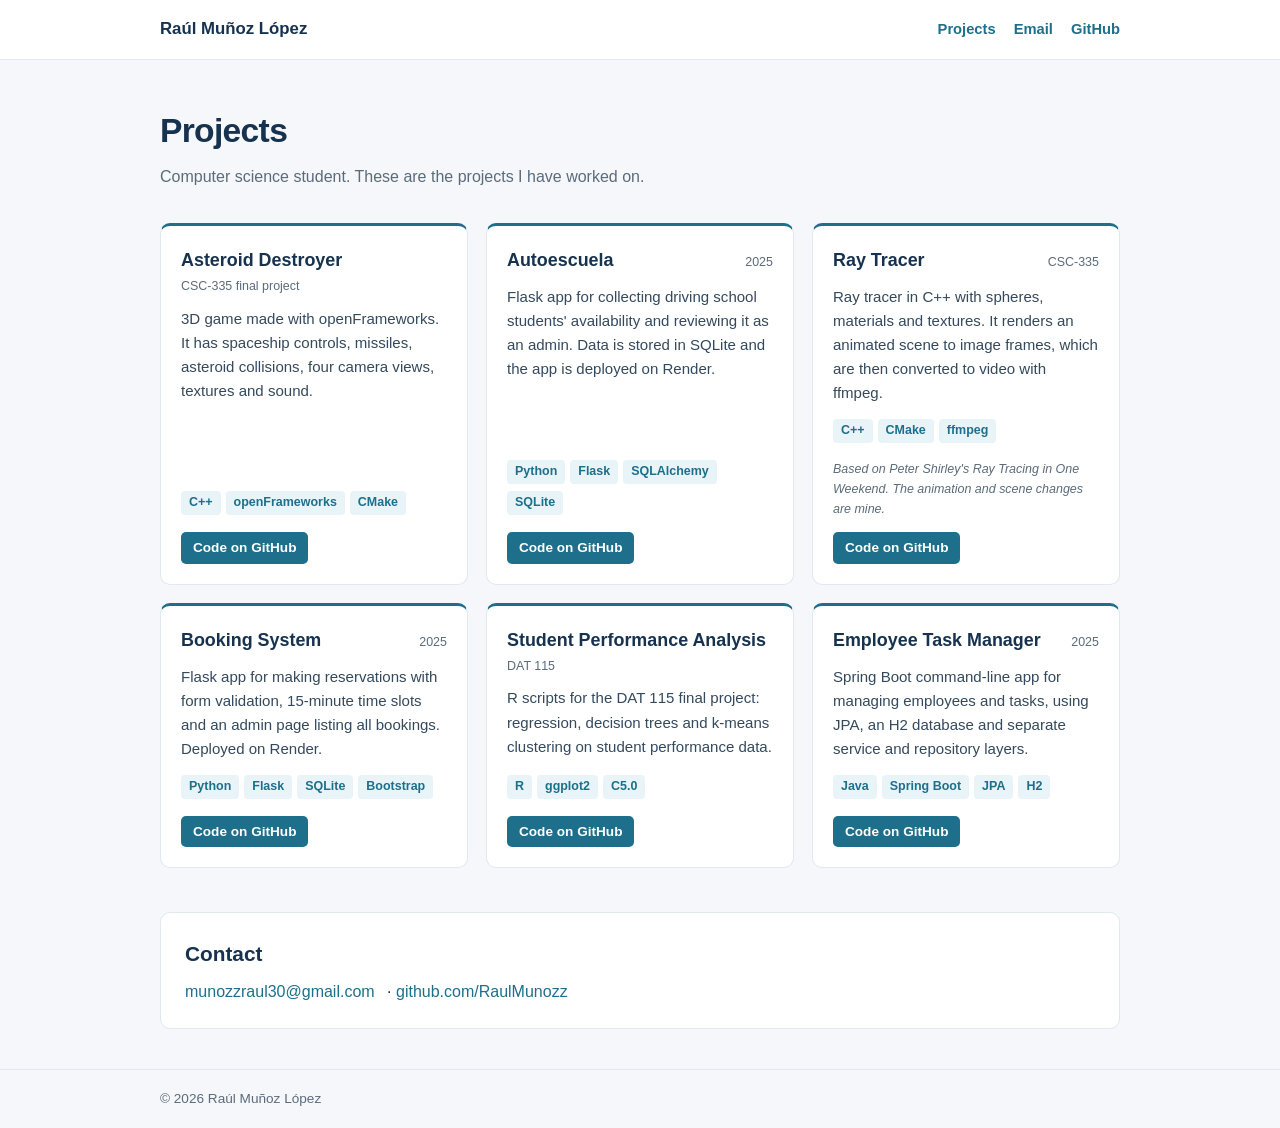
==== index.html @ 2c64a389 "Add portfolio site" ====
<!doctype html>
<html lang="en">
<head>
  <meta charset="utf-8">
  <meta name="viewport" content="width=device-width, initial-scale=1">
  <meta name="description" content="Projects by Raúl Muñoz López.">
  <title>Raúl Muñoz López — Projects</title>
  <link rel="icon" href="favicon.svg" type="image/svg+xml">
  <link rel="stylesheet" href="styles.css">
</head>
<body>
  <header class="header">
    <div class="wrap header-inner">
      <strong>Raúl Muñoz López</strong>
      <nav aria-label="Main navigation">
        <a href="#projects">Projects</a>
        <a href="mailto:munozzraul30@gmail.com">Email</a>
        <a href="https://github.com/RaulMunozz" target="_blank" rel="noopener">GitHub</a>
      </nav>
    </div>
  </header>

  <main class="wrap">
    <section class="intro">
      <h1>Projects</h1>
      <p>Computer science student. These are the projects I have worked on.</p>
    </section>

    <section id="projects" class="projects">
      <article class="card">
        <div class="card-top"><h2>Asteroid Destroyer</h2><span>CSC-335 final project</span></div>
        <p>3D game made with openFrameworks. It has spaceship controls, missiles, asteroid collisions, four camera views, textures and sound.</p>
        <p class="tech"><span>C++</span><span>openFrameworks</span><span>CMake</span></p>
        <p class="links"><a href="https://github.com/RaulMunozz/asteroid-destroyer" target="_blank" rel="noopener">Code on GitHub</a></p>
      </article>

      <article class="card">
        <div class="card-top"><h2>Autoescuela</h2><span>2025</span></div>
        <p>Flask app for collecting driving school students' availability and reviewing it as an admin. Data is stored in SQLite and the app is deployed on Render.</p>
        <p class="tech"><span>Python</span><span>Flask</span><span>SQLAlchemy</span><span>SQLite</span></p>
        <p class="links"><a href="https://github.com/RaulMunozz/autoescuela-demo" target="_blank" rel="noopener">Code on GitHub</a></p>
      </article>

      <article class="card">
        <div class="card-top"><h2>Ray Tracer</h2><span>CSC-335</span></div>
        <p>Ray tracer in C++ with spheres, materials and textures. It renders an animated scene to image frames, which are then converted to video with ffmpeg.</p>
        <p class="tech"><span>C++</span><span>CMake</span><span>ffmpeg</span></p>
        <p class="note">Based on Peter Shirley's <em>Ray Tracing in One Weekend</em>. The animation and scene changes are mine.</p>
        <p class="links"><a href="https://github.com/RaulMunozz/ray-tracer-cpp" target="_blank" rel="noopener">Code on GitHub</a></p>
      </article>

      <article class="card">
        <div class="card-top"><h2>Booking System</h2><span>2025</span></div>
        <p>Flask app for making reservations with form validation, 15-minute time slots and an admin page listing all bookings. Deployed on Render.</p>
        <p class="tech"><span>Python</span><span>Flask</span><span>SQLite</span><span>Bootstrap</span></p>
        <p class="links"><a href="https://github.com/RaulMunozz/flask-reservas" target="_blank" rel="noopener">Code on GitHub</a></p>
      </article>

      <article class="card">
        <div class="card-top"><h2>Student Performance Analysis</h2><span>DAT 115</span></div>
        <p>R scripts for the DAT 115 final project: regression, decision trees and k-means clustering on student performance data.</p>
        <p class="tech"><span>R</span><span>ggplot2</span><span>C5.0</span></p>
        <p class="links"><a href="https://github.com/RaulMunozz/student-performance-analysis" target="_blank" rel="noopener">Code on GitHub</a></p>
      </article>

      <article class="card">
        <div class="card-top"><h2>Employee Task Manager</h2><span>2025</span></div>
        <p>Spring Boot command-line app for managing employees and tasks, using JPA, an H2 database and separate service and repository layers.</p>
        <p class="tech"><span>Java</span><span>Spring Boot</span><span>JPA</span><span>H2</span></p>
        <p class="links"><a href="https://github.com/RaulMunozz/employee-task-manager" target="_blank" rel="noopener">Code on GitHub</a></p>
      </article>
    </section>

    <section class="contact" id="contact">
      <h2>Contact</h2>
      <p><a href="mailto:munozzraul30@gmail.com">munozzraul30@gmail.com</a> · <a href="https://github.com/RaulMunozz" target="_blank" rel="noopener">github.com/RaulMunozz</a></p>
    </section>
  </main>

  <footer class="footer">
    <div class="wrap">© <span id="year">2026</span> Raúl Muñoz López</div>
  </footer>

  <script src="script.js"></script>
</body>
</html>
---- styles.css ----
/* Simple portfolio, with a little polish. */

:root {
  --bg: #f5f7fa;
  --surface: #ffffff;
  --text: #16324f;
  --muted: #5b6b7c;
  --line: #e1e8ef;
  --accent: #1d6f8b;
  --accent-light: #e8f4f7;
  --wrap: 960px;
}

* { box-sizing: border-box; }

body {
  margin: 0;
  background: var(--bg);
  color: var(--text);
  font-family: Arial, Helvetica, sans-serif;
  font-size: 16px;
  line-height: 1.6;
}

.wrap {
  width: min(100% - 32px, var(--wrap));
  margin-inline: auto;
}

a { color: var(--accent); text-decoration: none; }
a:hover { text-decoration: underline; }

:focus-visible { outline: 2px solid var(--accent); outline-offset: 2px; }

/* Header */

.header {
  background: var(--surface);
  border-bottom: 1px solid var(--line);
  padding: 16px 0;
}

.header-inner {
  display: flex;
  flex-wrap: wrap;
  gap: 8px 20px;
  align-items: center;
  justify-content: space-between;
}

.header strong { font-size: 1.05rem; }
.header nav { display: flex; flex-wrap: wrap; gap: 18px; }
.header nav a { font-size: 0.92rem; font-weight: bold; }

/* Intro */

.intro { padding: 44px 0 12px; }
.intro h1 {
  margin: 0 0 6px;
  font-size: 2.1rem;
  letter-spacing: -0.02em;
}
.intro p { margin: 0; color: var(--muted); }

/* Projects */

.projects {
  display: grid;
  grid-template-columns: repeat(auto-fill, minmax(290px, 1fr));
  gap: 18px;
  padding: 22px 0 44px;
}

.card {
  display: flex;
  flex-direction: column;
  padding: 20px;
  background: var(--surface);
  border: 1px solid var(--line);
  border-top: 3px solid var(--accent);
  border-radius: 10px;
  transition: box-shadow 0.2s ease, transform 0.2s ease;
}

.card:hover {
  box-shadow: 0 8px 20px rgba(22, 50, 79, 0.09);
  transform: translateY(-2px);
}

.card-top {
  display: flex;
  flex-wrap: wrap;
  gap: 2px 10px;
  align-items: baseline;
  justify-content: space-between;
  margin-bottom: 10px;
}

.card h2 { margin: 0; font-size: 1.12rem; }
.card-top span { color: var(--muted); font-size: 0.78rem; }
.card p { margin: 0 0 12px; font-size: 0.94rem; }
.card > p:first-of-type { color: #34495e; }

.tech { margin-top: auto !important; }
.tech span {
  display: inline-block;
  margin: 0 5px 5px 0;
  padding: 2px 8px;
  background: var(--accent-light);
  border-radius: 4px;
  color: var(--accent);
  font-size: 0.78rem;
  font-weight: bold;
}

.links { margin-bottom: 0 !important; }
.links a {
  display: inline-block;
  padding: 5px 12px;
  background: var(--accent);
  color: #fff;
  border-radius: 5px;
  font-size: 0.85rem;
  font-weight: bold;
}
.links a:hover { text-decoration: none; background: #155a72; }

.note { color: var(--muted); font-size: 0.78rem !important; font-style: italic; }

/* Contact and footer */

.contact {
  margin-bottom: 40px;
  padding: 24px;
  background: var(--surface);
  border: 1px solid var(--line);
  border-radius: 10px;
}
.contact h2 { margin: 0 0 8px; font-size: 1.3rem; }
.contact p { margin: 0; }
.contact p a { margin-right: 8px; }

.footer {
  border-top: 1px solid var(--line);
  padding: 18px 0;
  color: var(--muted);
  font-size: 0.85rem;
}

@media (prefers-reduced-motion: reduce) {
  .card { transition: none; }
  .card:hover { transform: none; }
}
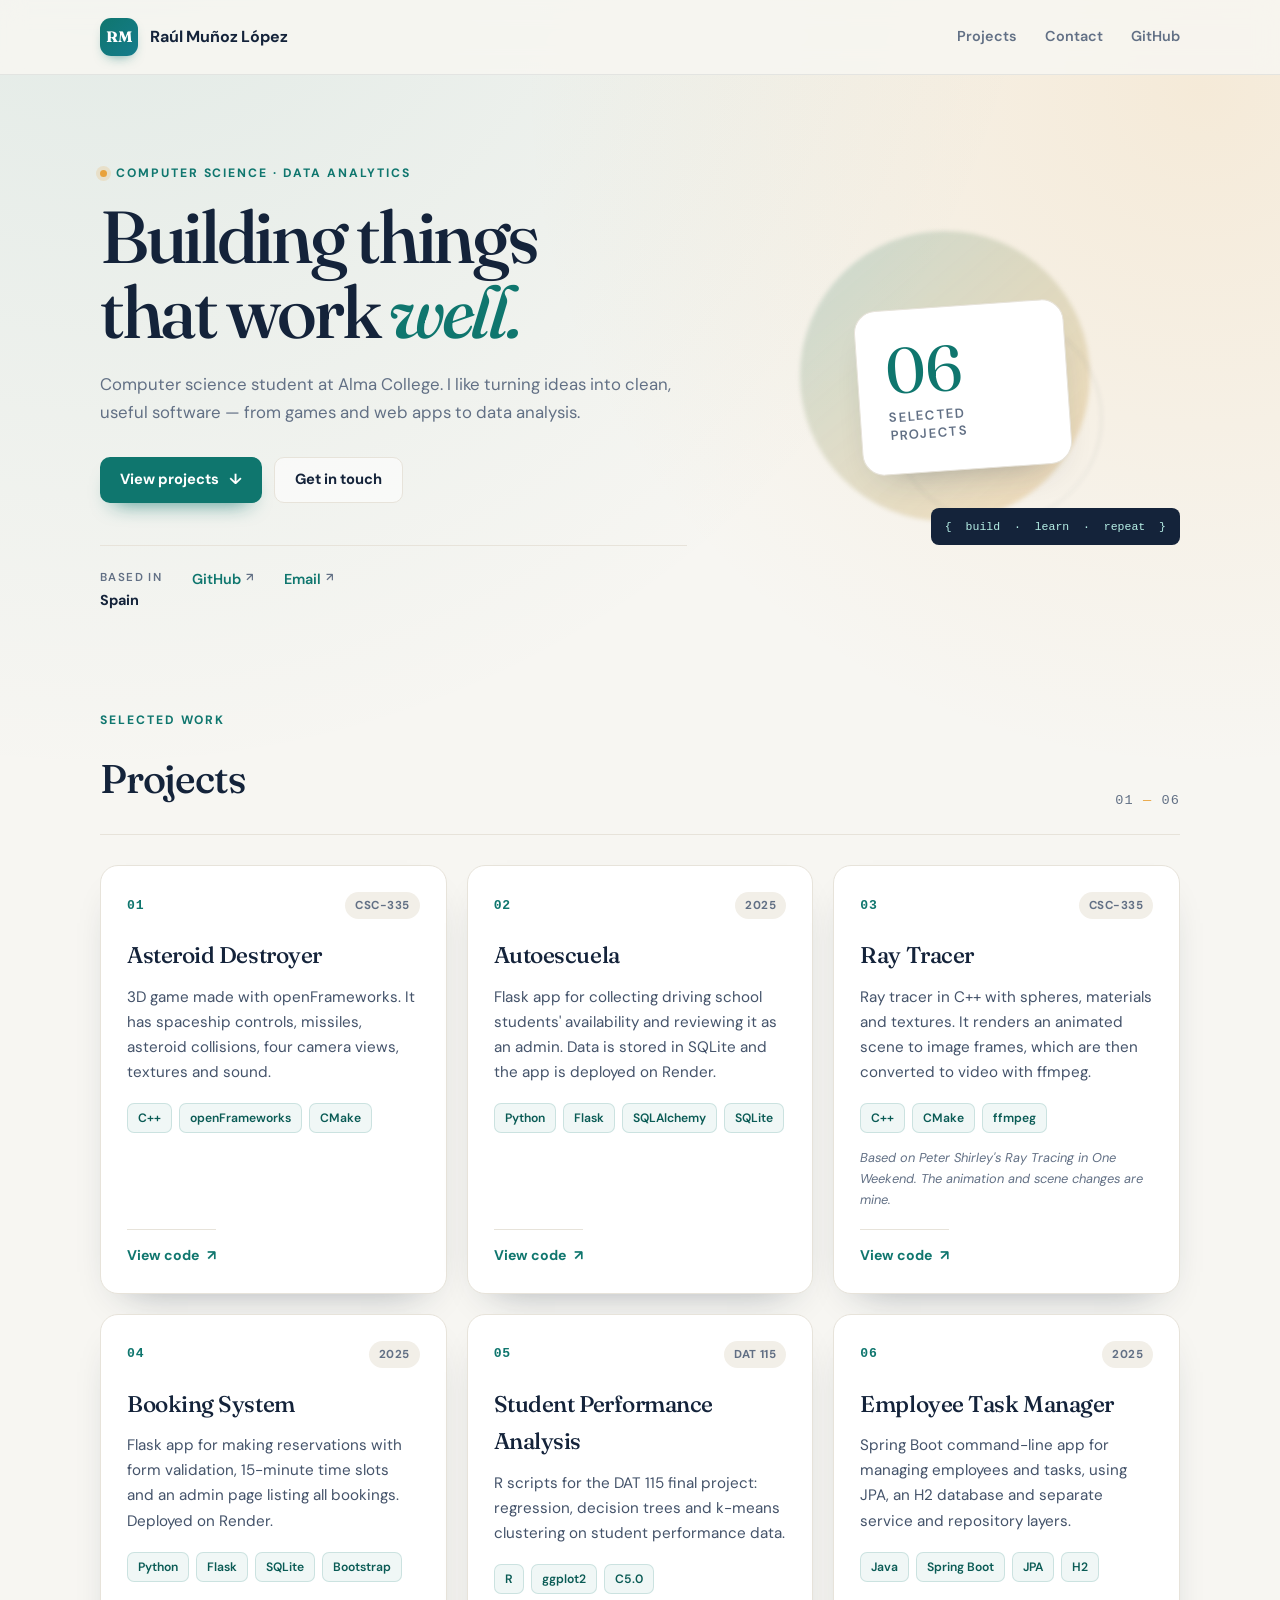
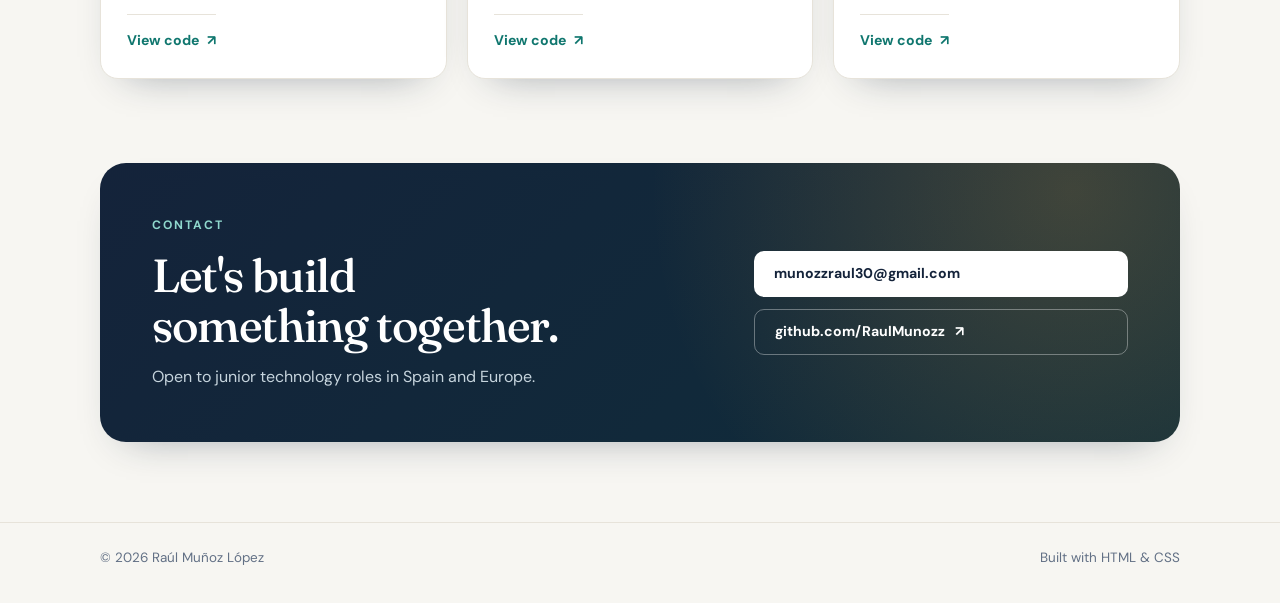
==== commit 5cb0cda0: "Refresh portfolio design" ====
--- a/index.html
+++ b/index.html
@@ -3,82 +3,137 @@
 <head>
   <meta charset="utf-8">
   <meta name="viewport" content="width=device-width, initial-scale=1">
-  <meta name="description" content="Projects by Raúl Muñoz López.">
+  <meta name="description" content="Selected projects by Raúl Muñoz López, computer science student.">
   <title>Raúl Muñoz López — Projects</title>
   <link rel="icon" href="favicon.svg" type="image/svg+xml">
+  <link rel="preconnect" href="https://fonts.googleapis.com">
+  <link rel="preconnect" href="https://fonts.gstatic.com" crossorigin>
+  <link href="https://fonts.googleapis.com/css2?family=DM+Sans:wght@400;500;600;700&family=Fraunces:opsz,wght@9..144,500;9..144,600&display=swap" rel="stylesheet">
   <link rel="stylesheet" href="styles.css">
 </head>
 <body>
-  <header class="header">
+  <header class="site-header">
     <div class="wrap header-inner">
-      <strong>Raúl Muñoz López</strong>
-      <nav aria-label="Main navigation">
+      <a class="brand" href="#top" aria-label="Back to top">
+        <span class="brand-mark">RM</span>
+        <span class="brand-name">Raúl Muñoz López</span>
+      </a>
+      <nav class="site-nav" aria-label="Main navigation">
         <a href="#projects">Projects</a>
-        <a href="mailto:munozzraul30@gmail.com">Email</a>
+        <a href="#contact">Contact</a>
         <a href="https://github.com/RaulMunozz" target="_blank" rel="noopener">GitHub</a>
       </nav>
     </div>
   </header>
 
-  <main class="wrap">
-    <section class="intro">
-      <h1>Projects</h1>
-      <p>Computer science student. These are the projects I have worked on.</p>
+  <main id="top">
+    <section class="hero wrap" aria-labelledby="hero-title">
+      <div class="hero-copy">
+        <p class="eyebrow"><span class="eyebrow-dot"></span> Computer Science · Data Analytics</p>
+        <h1 id="hero-title">Building things<br>that work <em>well.</em></h1>
+        <p class="lede">Computer science student at Alma College. I like turning ideas into clean, useful software — from games and web apps to data analysis.</p>
+        <div class="hero-actions">
+          <a class="btn btn-primary" href="#projects">View projects <span aria-hidden="true">↓</span></a>
+          <a class="btn btn-ghost" href="mailto:munozzraul30@gmail.com">Get in touch</a>
+        </div>
+        <ul class="hero-meta" aria-label="Quick information">
+          <li><span>Based in</span><strong>Spain</strong></li>
+          <li><a href="https://github.com/RaulMunozz" target="_blank" rel="noopener">GitHub <span aria-hidden="true">↗</span></a></li>
+          <li><a href="mailto:munozzraul30@gmail.com">Email <span aria-hidden="true">↗</span></a></li>
+        </ul>
+      </div>
+      <div class="hero-art" aria-hidden="true">
+        <div class="orb orb-back"></div>
+        <div class="orb orb-front"></div>
+        <div class="hero-badge">
+          <span class="hero-badge-number">06</span>
+          <span class="hero-badge-label">selected<br>projects</span>
+        </div>
+        <div class="hero-code">{ &nbsp;build &nbsp;· &nbsp;learn &nbsp;· &nbsp;repeat&nbsp; }</div>
+      </div>
     </section>
 
-    <section id="projects" class="projects">
-      <article class="card">
-        <div class="card-top"><h2>Asteroid Destroyer</h2><span>CSC-335 final project</span></div>
-        <p>3D game made with openFrameworks. It has spaceship controls, missiles, asteroid collisions, four camera views, textures and sound.</p>
-        <p class="tech"><span>C++</span><span>openFrameworks</span><span>CMake</span></p>
-        <p class="links"><a href="https://github.com/RaulMunozz/asteroid-destroyer" target="_blank" rel="noopener">Code on GitHub</a></p>
-      </article>
+    <section id="projects" class="projects-section wrap" aria-labelledby="projects-title">
+      <div class="section-heading">
+        <div>
+          <p class="eyebrow">Selected work</p>
+          <h2 id="projects-title">Projects</h2>
+        </div>
+        <p class="section-count">01 <span>—</span> 06</p>
+      </div>
 
-      <article class="card">
-        <div class="card-top"><h2>Autoescuela</h2><span>2025</span></div>
-        <p>Flask app for collecting driving school students' availability and reviewing it as an admin. Data is stored in SQLite and the app is deployed on Render.</p>
-        <p class="tech"><span>Python</span><span>Flask</span><span>SQLAlchemy</span><span>SQLite</span></p>
-        <p class="links"><a href="https://github.com/RaulMunozz/autoescuela-demo" target="_blank" rel="noopener">Code on GitHub</a></p>
-      </article>
+      <div class="projects">
+        <article class="card">
+          <div class="card-head"><span class="card-index">01</span><span class="card-tag">CSC-335</span></div>
+          <h3>Asteroid Destroyer</h3>
+          <p>3D game made with openFrameworks. It has spaceship controls, missiles, asteroid collisions, four camera views, textures and sound.</p>
+          <ul class="tech"><li>C++</li><li>openFrameworks</li><li>CMake</li></ul>
+          <a class="card-link" href="https://github.com/RaulMunozz/asteroid-destroyer" target="_blank" rel="noopener">View code <span aria-hidden="true">↗</span></a>
+        </article>
 
-      <article class="card">
-        <div class="card-top"><h2>Ray Tracer</h2><span>CSC-335</span></div>
-        <p>Ray tracer in C++ with spheres, materials and textures. It renders an animated scene to image frames, which are then converted to video with ffmpeg.</p>
-        <p class="tech"><span>C++</span><span>CMake</span><span>ffmpeg</span></p>
-        <p class="note">Based on Peter Shirley's <em>Ray Tracing in One Weekend</em>. The animation and scene changes are mine.</p>
-        <p class="links"><a href="https://github.com/RaulMunozz/ray-tracer-cpp" target="_blank" rel="noopener">Code on GitHub</a></p>
-      </article>
+        <article class="card">
+          <div class="card-head"><span class="card-index">02</span><span class="card-tag">2025</span></div>
+          <h3>Autoescuela</h3>
+          <p>Flask app for collecting driving school students' availability and reviewing it as an admin. Data is stored in SQLite and the app is deployed on Render.</p>
+          <ul class="tech"><li>Python</li><li>Flask</li><li>SQLAlchemy</li><li>SQLite</li></ul>
+          <a class="card-link" href="https://github.com/RaulMunozz/autoescuela-demo" target="_blank" rel="noopener">View code <span aria-hidden="true">↗</span></a>
+        </article>
 
-      <article class="card">
-        <div class="card-top"><h2>Booking System</h2><span>2025</span></div>
-        <p>Flask app for making reservations with form validation, 15-minute time slots and an admin page listing all bookings. Deployed on Render.</p>
-        <p class="tech"><span>Python</span><span>Flask</span><span>SQLite</span><span>Bootstrap</span></p>
-        <p class="links"><a href="https://github.com/RaulMunozz/flask-reservas" target="_blank" rel="noopener">Code on GitHub</a></p>
-      </article>
+        <article class="card">
+          <div class="card-head"><span class="card-index">03</span><span class="card-tag">CSC-335</span></div>
+          <h3>Ray Tracer</h3>
+          <p>Ray tracer in C++ with spheres, materials and textures. It renders an animated scene to image frames, which are then converted to video with ffmpeg.</p>
+          <ul class="tech"><li>C++</li><li>CMake</li><li>ffmpeg</li></ul>
+          <p class="note">Based on Peter Shirley's <em>Ray Tracing in One Weekend</em>. The animation and scene changes are mine.</p>
+          <a class="card-link" href="https://github.com/RaulMunozz/ray-tracer-cpp" target="_blank" rel="noopener">View code <span aria-hidden="true">↗</span></a>
+        </article>
 
-      <article class="card">
-        <div class="card-top"><h2>Student Performance Analysis</h2><span>DAT 115</span></div>
-        <p>R scripts for the DAT 115 final project: regression, decision trees and k-means clustering on student performance data.</p>
-        <p class="tech"><span>R</span><span>ggplot2</span><span>C5.0</span></p>
-        <p class="links"><a href="https://github.com/RaulMunozz/student-performance-analysis" target="_blank" rel="noopener">Code on GitHub</a></p>
-      </article>
+        <article class="card">
+          <div class="card-head"><span class="card-index">04</span><span class="card-tag">2025</span></div>
+          <h3>Booking System</h3>
+          <p>Flask app for making reservations with form validation, 15-minute time slots and an admin page listing all bookings. Deployed on Render.</p>
+          <ul class="tech"><li>Python</li><li>Flask</li><li>SQLite</li><li>Bootstrap</li></ul>
+          <a class="card-link" href="https://github.com/RaulMunozz/flask-reservas" target="_blank" rel="noopener">View code <span aria-hidden="true">↗</span></a>
+        </article>
 
-      <article class="card">
-        <div class="card-top"><h2>Employee Task Manager</h2><span>2025</span></div>
-        <p>Spring Boot command-line app for managing employees and tasks, using JPA, an H2 database and separate service and repository layers.</p>
-        <p class="tech"><span>Java</span><span>Spring Boot</span><span>JPA</span><span>H2</span></p>
-        <p class="links"><a href="https://github.com/RaulMunozz/employee-task-manager" target="_blank" rel="noopener">Code on GitHub</a></p>
-      </article>
+        <article class="card">
+          <div class="card-head"><span class="card-index">05</span><span class="card-tag">DAT 115</span></div>
+          <h3>Student Performance Analysis</h3>
+          <p>R scripts for the DAT 115 final project: regression, decision trees and k-means clustering on student performance data.</p>
+          <ul class="tech"><li>R</li><li>ggplot2</li><li>C5.0</li></ul>
+          <a class="card-link" href="https://github.com/RaulMunozz/student-performance-analysis" target="_blank" rel="noopener">View code <span aria-hidden="true">↗</span></a>
+        </article>
+
+        <article class="card">
+          <div class="card-head"><span class="card-index">06</span><span class="card-tag">2025</span></div>
+          <h3>Employee Task Manager</h3>
+          <p>Spring Boot command-line app for managing employees and tasks, using JPA, an H2 database and separate service and repository layers.</p>
+          <ul class="tech"><li>Java</li><li>Spring Boot</li><li>JPA</li><li>H2</li></ul>
+          <a class="card-link" href="https://github.com/RaulMunozz/employee-task-manager" target="_blank" rel="noopener">View code <span aria-hidden="true">↗</span></a>
+        </article>
+      </div>
     </section>
 
-    <section class="contact" id="contact">
-      <h2>Contact</h2>
-      <p><a href="mailto:munozzraul30@gmail.com">munozzraul30@gmail.com</a> · <a href="https://github.com/RaulMunozz" target="_blank" rel="noopener">github.com/RaulMunozz</a></p>
+    <section id="contact" class="contact-section wrap" aria-labelledby="contact-title">
+      <div class="contact-card">
+        <div class="contact-copy">
+          <p class="eyebrow eyebrow-light">Contact</p>
+          <h2 id="contact-title">Let's build<br>something together.</h2>
+          <p>Open to junior technology roles in Spain and Europe.</p>
+        </div>
+        <div class="contact-actions">
+          <a class="btn btn-light" href="mailto:munozzraul30@gmail.com">munozzraul30@gmail.com</a>
+          <a class="btn btn-outline-light" href="https://github.com/RaulMunozz" target="_blank" rel="noopener">github.com/RaulMunozz <span aria-hidden="true">↗</span></a>
+        </div>
+      </div>
     </section>
   </main>
 
-  <footer class="footer">
-    <div class="wrap">© <span id="year">2026</span> Raúl Muñoz López</div>
+  <footer class="site-footer">
+    <div class="wrap footer-inner">
+      <span>© <span id="year">2026</span> Raúl Muñoz López</span>
+      <span>Built with HTML &amp; CSS</span>
+    </div>
   </footer>
 
   <script src="script.js"></script>
--- a/styles.css
+++ b/styles.css
@@ -1,153 +1,475 @@
-/* Simple portfolio, with a little polish. */
+/* Portfolio — warm, typographic and deliberately simple. */
 
 :root {
-  --bg: #f5f7fa;
+  --bg: #f7f6f2;
   --surface: #ffffff;
-  --text: #16324f;
-  --muted: #5b6b7c;
-  --line: #e1e8ef;
-  --accent: #1d6f8b;
-  --accent-light: #e8f4f7;
-  --wrap: 960px;
+  --ink: #14233a;
+  --muted: #627085;
+  --line: #e7e3da;
+  --teal: #0f766e;
+  --teal-dark: #0a5b55;
+  --amber: #e9a23b;
+  --shadow: 0 18px 40px -26px rgba(20, 35, 58, 0.45);
+  --wrap: 1080px;
+  --radius: 18px;
+  --sans: "DM Sans", Arial, Helvetica, sans-serif;
+  --serif: "Fraunces", Georgia, "Times New Roman", serif;
 }
 
 * { box-sizing: border-box; }
+
+html { scroll-behavior: smooth; }
 
 body {
   margin: 0;
-  background: var(--bg);
-  color: var(--text);
-  font-family: Arial, Helvetica, sans-serif;
+  color: var(--ink);
+  font-family: var(--sans);
   font-size: 16px;
-  line-height: 1.6;
+  line-height: 1.65;
+  background:
+    radial-gradient(circle at 8% -8%, rgba(15, 118, 110, 0.10), transparent 36%),
+    radial-gradient(circle at 94% 4%, rgba(233, 162, 59, 0.14), transparent 28%),
+    var(--bg);
 }
 
 .wrap {
-  width: min(100% - 32px, var(--wrap));
+  width: min(100% - 40px, var(--wrap));
   margin-inline: auto;
 }
 
-a { color: var(--accent); text-decoration: none; }
-a:hover { text-decoration: underline; }
-
-:focus-visible { outline: 2px solid var(--accent); outline-offset: 2px; }
+a { color: var(--teal); text-decoration: none; }
+a:hover { text-decoration: none; }
+:focus-visible { outline: 2px solid var(--amber); outline-offset: 3px; border-radius: 4px; }
 
 /* Header */
 
-.header {
+.site-header {
+  position: sticky;
+  top: 0;
+  z-index: 20;
+  background: rgba(247, 246, 242, 0.86);
+  backdrop-filter: blur(12px);
+  border-bottom: 1px solid rgba(20, 35, 58, 0.08);
+}
+
+.header-inner {
+  display: flex;
+  align-items: center;
+  justify-content: space-between;
+  gap: 20px;
+  min-height: 74px;
+}
+
+.brand {
+  display: inline-flex;
+  align-items: center;
+  gap: 12px;
+  color: var(--ink);
+  font-weight: 700;
+  letter-spacing: -0.01em;
+}
+
+.brand-mark {
+  display: grid;
+  place-items: center;
+  width: 38px;
+  height: 38px;
+  border-radius: 11px;
+  background: linear-gradient(135deg, var(--teal), #157c8c);
+  color: #fff;
+  font-family: var(--serif);
+  font-size: 0.95rem;
+  letter-spacing: 0.02em;
+  box-shadow: 0 6px 14px -8px rgba(15, 118, 110, 0.9);
+}
+
+.brand-name { font-size: 1rem; }
+
+.site-nav { display: flex; flex-wrap: wrap; gap: 8px 28px; }
+.site-nav a {
+  position: relative;
+  color: var(--muted);
+  font-size: 0.9rem;
+  font-weight: 600;
+  padding-block: 6px;
+}
+.site-nav a::after {
+  content: "";
+  position: absolute;
+  left: 0;
+  right: 100%;
+  bottom: 0;
+  height: 2px;
+  background: var(--amber);
+  transition: right 0.22s ease;
+}
+.site-nav a:hover { color: var(--ink); }
+.site-nav a:hover::after { right: 0; }
+
+/* Shared bits */
+
+.eyebrow {
+  display: flex;
+  align-items: center;
+  gap: 9px;
+  margin: 0 0 16px;
+  color: var(--teal);
+  font-size: 0.76rem;
+  font-weight: 700;
+  letter-spacing: 0.16em;
+  text-transform: uppercase;
+}
+.eyebrow-dot {
+  width: 7px;
+  height: 7px;
+  border-radius: 50%;
+  background: var(--amber);
+  box-shadow: 0 0 0 4px rgba(233, 162, 59, 0.18);
+}
+.eyebrow-light { color: #8fd8cd; }
+
+.btn {
+  display: inline-flex;
+  align-items: center;
+  justify-content: center;
+  gap: 10px;
+  min-height: 46px;
+  padding: 0 20px;
+  border-radius: 10px;
+  font-size: 0.92rem;
+  font-weight: 700;
+  transition: transform 0.2s ease, background 0.2s ease, border-color 0.2s ease;
+}
+.btn:hover { transform: translateY(-2px); }
+.btn-primary {
+  background: var(--teal);
+  color: #fff;
+  box-shadow: 0 12px 22px -14px rgba(15, 118, 110, 0.95);
+}
+.btn-primary:hover { background: var(--teal-dark); }
+.btn-ghost {
+  border: 1px solid var(--line);
+  color: var(--ink);
+  background: rgba(255, 255, 255, 0.6);
+}
+.btn-ghost:hover { border-color: var(--teal); }
+.btn-light { background: #fff; color: var(--ink); }
+.btn-outline-light { border: 1px solid rgba(255, 255, 255, 0.35); color: #fff; }
+.btn-outline-light:hover { border-color: #fff; background: rgba(255, 255, 255, 0.08); }
+
+/* Hero */
+
+.hero {
+  display: grid;
+  grid-template-columns: minmax(0, 1.15fr) minmax(260px, 0.85fr);
+  align-items: center;
+  gap: 60px;
+  padding: 88px 0 72px;
+}
+
+.hero h1 {
+  margin: 0;
+  font-family: var(--serif);
+  font-size: clamp(2.9rem, 6vw, 4.6rem);
+  font-weight: 500;
+  line-height: 1.02;
+  letter-spacing: -0.045em;
+}
+.hero h1 em {
+  color: var(--teal);
+  font-style: italic;
+  font-weight: 500;
+}
+
+.lede {
+  max-width: 52ch;
+  margin: 22px 0 30px;
+  color: var(--muted);
+  font-size: 1.05rem;
+}
+
+.hero-actions { display: flex; flex-wrap: wrap; gap: 12px; }
+
+.hero-meta {
+  display: flex;
+  flex-wrap: wrap;
+  gap: 12px 30px;
+  margin: 42px 0 0;
+  padding: 22px 0 0;
+  list-style: none;
+  border-top: 1px solid var(--line);
+}
+.hero-meta li {
+  display: flex;
+  flex-direction: column;
+  gap: 2px;
+  font-size: 0.9rem;
+  font-weight: 600;
+}
+.hero-meta span:not(.hero-badge-number):not(.hero-badge-label) {
+  color: var(--muted);
+  font-size: 0.72rem;
+  font-weight: 600;
+  letter-spacing: 0.12em;
+  text-transform: uppercase;
+}
+.hero-meta a { display: inline-flex; gap: 5px; }
+
+.hero-art {
+  position: relative;
+  min-height: 330px;
+  display: grid;
+  place-items: center;
+}
+
+.orb {
+  position: absolute;
+  border-radius: 50%;
+  filter: blur(2px);
+}
+.orb-back {
+  width: 290px;
+  height: 290px;
+  background: linear-gradient(140deg, rgba(15, 118, 110, 0.18), rgba(233, 162, 59, 0.28));
+  transform: translate(-18px, -12px);
+}
+.orb-front {
+  width: 210px;
+  height: 210px;
+  border: 1px solid rgba(20, 35, 58, 0.14);
+  transform: translate(34px, 30px);
+}
+
+.hero-badge {
+  position: relative;
+  z-index: 1;
+  width: 210px;
+  padding: 28px;
+  border-radius: 22px;
   background: var(--surface);
+  border: 1px solid var(--line);
+  box-shadow: var(--shadow);
+  transform: rotate(-4deg);
+}
+.hero-badge-number {
+  display: block;
+  font-family: var(--serif);
+  font-size: 4rem;
+  line-height: 1;
+  color: var(--teal);
+}
+.hero-badge-label {
+  display: block;
+  margin-top: 6px;
+  color: var(--muted);
+  font-size: 0.82rem;
+  font-weight: 600;
+  letter-spacing: 0.1em;
+  line-height: 1.4;
+  text-transform: uppercase;
+}
+.hero-code {
+  position: absolute;
+  bottom: 8px;
+  right: 0;
+  z-index: 2;
+  padding: 9px 14px;
+  border-radius: 8px;
+  background: var(--ink);
+  color: #b7f0e7;
+  font-family: "SFMono-Regular", Consolas, monospace;
+  font-size: 0.72rem;
+  white-space: nowrap;
+}
+
+/* Projects */
+
+.projects-section { padding: 26px 0 84px; }
+
+.section-heading {
+  display: flex;
+  align-items: flex-end;
+  justify-content: space-between;
+  gap: 24px;
+  margin-bottom: 30px;
+  padding-bottom: 22px;
   border-bottom: 1px solid var(--line);
-  padding: 16px 0;
-}
-
-.header-inner {
-  display: flex;
-  flex-wrap: wrap;
-  gap: 8px 20px;
-  align-items: center;
-  justify-content: space-between;
-}
-
-.header strong { font-size: 1.05rem; }
-.header nav { display: flex; flex-wrap: wrap; gap: 18px; }
-.header nav a { font-size: 0.92rem; font-weight: bold; }
-
-/* Intro */
-
-.intro { padding: 44px 0 12px; }
-.intro h1 {
-  margin: 0 0 6px;
-  font-size: 2.1rem;
-  letter-spacing: -0.02em;
-}
-.intro p { margin: 0; color: var(--muted); }
-
-/* Projects */
+}
+.section-heading h2 {
+  margin: 0;
+  font-family: var(--serif);
+  font-size: 2.5rem;
+  font-weight: 500;
+  letter-spacing: -0.03em;
+}
+.section-count {
+  margin: 0;
+  color: var(--muted);
+  font-family: "SFMono-Regular", Consolas, monospace;
+  font-size: 0.85rem;
+  letter-spacing: 0.08em;
+}
+.section-count span { color: var(--amber); }
 
 .projects {
   display: grid;
-  grid-template-columns: repeat(auto-fill, minmax(290px, 1fr));
-  gap: 18px;
-  padding: 22px 0 44px;
+  grid-template-columns: repeat(auto-fit, minmax(300px, 1fr));
+  gap: 20px;
 }
 
 .card {
   display: flex;
   flex-direction: column;
-  padding: 20px;
+  padding: 26px;
   background: var(--surface);
   border: 1px solid var(--line);
-  border-top: 3px solid var(--accent);
-  border-radius: 10px;
-  transition: box-shadow 0.2s ease, transform 0.2s ease;
-}
-
+  border-radius: var(--radius);
+  box-shadow: var(--shadow);
+  transition: transform 0.25s ease, box-shadow 0.25s ease, border-color 0.25s ease;
+}
 .card:hover {
-  box-shadow: 0 8px 20px rgba(22, 50, 79, 0.09);
-  transform: translateY(-2px);
-}
-
-.card-top {
+  transform: translateY(-5px);
+  border-color: rgba(15, 118, 110, 0.35);
+  box-shadow: 0 26px 50px -28px rgba(20, 35, 58, 0.55);
+}
+
+.card-head {
+  display: flex;
+  align-items: center;
+  justify-content: space-between;
+  gap: 12px;
+  margin-bottom: 18px;
+}
+.card-index {
+  color: var(--teal);
+  font-family: "SFMono-Regular", Consolas, monospace;
+  font-size: 0.82rem;
+  font-weight: 700;
+  letter-spacing: 0.06em;
+}
+.card-tag {
+  padding: 4px 10px;
+  border-radius: 999px;
+  background: #f2efe8;
+  color: var(--muted);
+  font-size: 0.72rem;
+  font-weight: 700;
+  letter-spacing: 0.04em;
+}
+
+.card h3 {
+  margin: 0 0 10px;
+  font-family: var(--serif);
+  font-size: 1.42rem;
+  font-weight: 500;
+  letter-spacing: -0.02em;
+}
+.card > p:not(.note) { margin: 0 0 18px; color: #44536a; font-size: 0.95rem; }
+
+.tech {
   display: flex;
   flex-wrap: wrap;
-  gap: 2px 10px;
-  align-items: baseline;
+  gap: 7px;
+  margin: 0 0 20px;
+  padding: 0;
+  list-style: none;
+}
+.tech li {
+  padding: 4px 10px;
+  border: 1px solid rgba(15, 118, 110, 0.16);
+  border-radius: 7px;
+  background: rgba(15, 118, 110, 0.06);
+  color: var(--teal-dark);
+  font-size: 0.76rem;
+  font-weight: 600;
+}
+
+.note {
+  margin: -6px 0 18px;
+  color: var(--muted);
+  font-size: 0.8rem;
+  font-style: italic;
+}
+
+.card-link {
+  display: inline-flex;
+  align-items: center;
+  gap: 8px;
+  width: fit-content;
+  margin-top: auto;
+  padding-top: 14px;
+  border-top: 1px solid var(--line);
+  color: var(--teal);
+  font-size: 0.88rem;
+  font-weight: 700;
+}
+.card-link span { transition: transform 0.2s ease; }
+.card-link:hover span { transform: translate(3px, -3px); }
+
+/* Contact */
+
+.contact-section { padding-bottom: 80px; }
+.contact-card {
+  display: grid;
+  grid-template-columns: minmax(0, 1.2fr) minmax(240px, 0.8fr);
+  align-items: center;
+  gap: 40px;
+  padding: 52px;
+  border-radius: 26px;
+  background:
+    radial-gradient(circle at 90% 10%, rgba(233, 162, 59, 0.22), transparent 42%),
+    linear-gradient(135deg, #14233a, #0f2d3a);
+  color: #fff;
+  box-shadow: var(--shadow);
+}
+.contact-copy h2 {
+  margin: 0 0 12px;
+  font-family: var(--serif);
+  font-size: clamp(2rem, 4vw, 2.9rem);
+  font-weight: 500;
+  line-height: 1.08;
+  letter-spacing: -0.03em;
+}
+.contact-copy > p:last-child { margin: 0; color: #c6d4dd; }
+.contact-actions { display: flex; flex-direction: column; gap: 12px; }
+.contact-actions .btn { justify-content: flex-start; font-size: 0.88rem; }
+
+/* Footer */
+
+.site-footer { border-top: 1px solid var(--line); padding: 24px 0 34px; }
+.footer-inner {
+  display: flex;
+  flex-wrap: wrap;
   justify-content: space-between;
-  margin-bottom: 10px;
-}
-
-.card h2 { margin: 0; font-size: 1.12rem; }
-.card-top span { color: var(--muted); font-size: 0.78rem; }
-.card p { margin: 0 0 12px; font-size: 0.94rem; }
-.card > p:first-of-type { color: #34495e; }
-
-.tech { margin-top: auto !important; }
-.tech span {
-  display: inline-block;
-  margin: 0 5px 5px 0;
-  padding: 2px 8px;
-  background: var(--accent-light);
-  border-radius: 4px;
-  color: var(--accent);
-  font-size: 0.78rem;
-  font-weight: bold;
-}
-
-.links { margin-bottom: 0 !important; }
-.links a {
-  display: inline-block;
-  padding: 5px 12px;
-  background: var(--accent);
-  color: #fff;
-  border-radius: 5px;
-  font-size: 0.85rem;
-  font-weight: bold;
-}
-.links a:hover { text-decoration: none; background: #155a72; }
-
-.note { color: var(--muted); font-size: 0.78rem !important; font-style: italic; }
-
-/* Contact and footer */
-
-.contact {
-  margin-bottom: 40px;
-  padding: 24px;
-  background: var(--surface);
-  border: 1px solid var(--line);
-  border-radius: 10px;
-}
-.contact h2 { margin: 0 0 8px; font-size: 1.3rem; }
-.contact p { margin: 0; }
-.contact p a { margin-right: 8px; }
-
-.footer {
-  border-top: 1px solid var(--line);
-  padding: 18px 0;
-  color: var(--muted);
-  font-size: 0.85rem;
+  gap: 10px;
+  color: var(--muted);
+  font-size: 0.84rem;
+}
+
+/* Responsive */
+
+@media (max-width: 860px) {
+  .hero { grid-template-columns: 1fr; gap: 24px; padding: 64px 0 52px; }
+  .hero-art { min-height: 250px; }
+  .orb-back { width: 220px; height: 220px; }
+  .orb-front { width: 160px; height: 160px; }
+  .hero-badge { width: 175px; padding: 22px; }
+  .hero-badge-number { font-size: 3.2rem; }
+  .contact-card { grid-template-columns: 1fr; padding: 38px; }
+}
+
+@media (max-width: 560px) {
+  .wrap { width: min(100% - 28px, var(--wrap)); }
+  .header-inner { min-height: 66px; }
+  .brand-name { display: none; }
+  .site-nav { gap: 8px 18px; }
+  .hero h1 { font-size: 2.7rem; }
+  .section-heading { align-items: flex-start; }
+  .projects { grid-template-columns: 1fr; }
+  .card { padding: 22px; }
 }
 
 @media (prefers-reduced-motion: reduce) {
-  .card { transition: none; }
-  .card:hover { transform: none; }
-}
+  html { scroll-behavior: auto; }
+  *, *::before, *::after { transition: none !important; }
+}
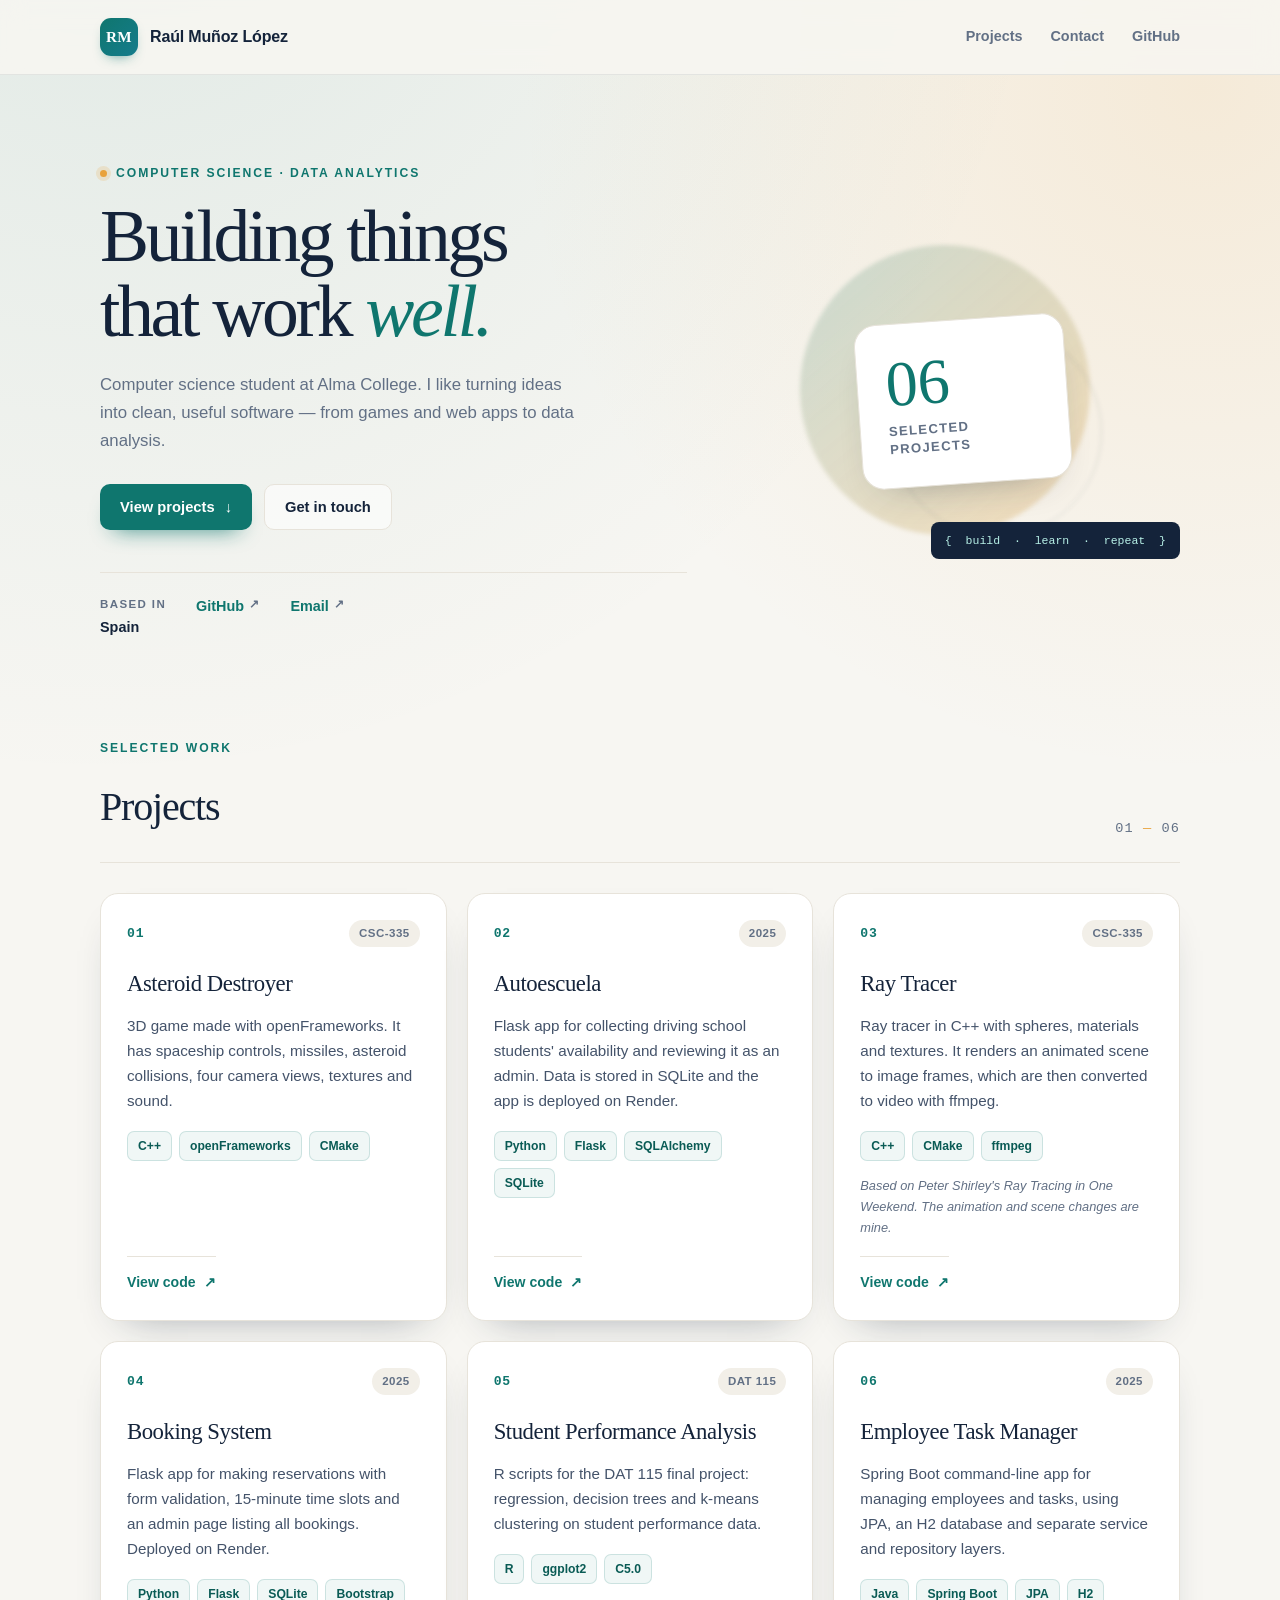
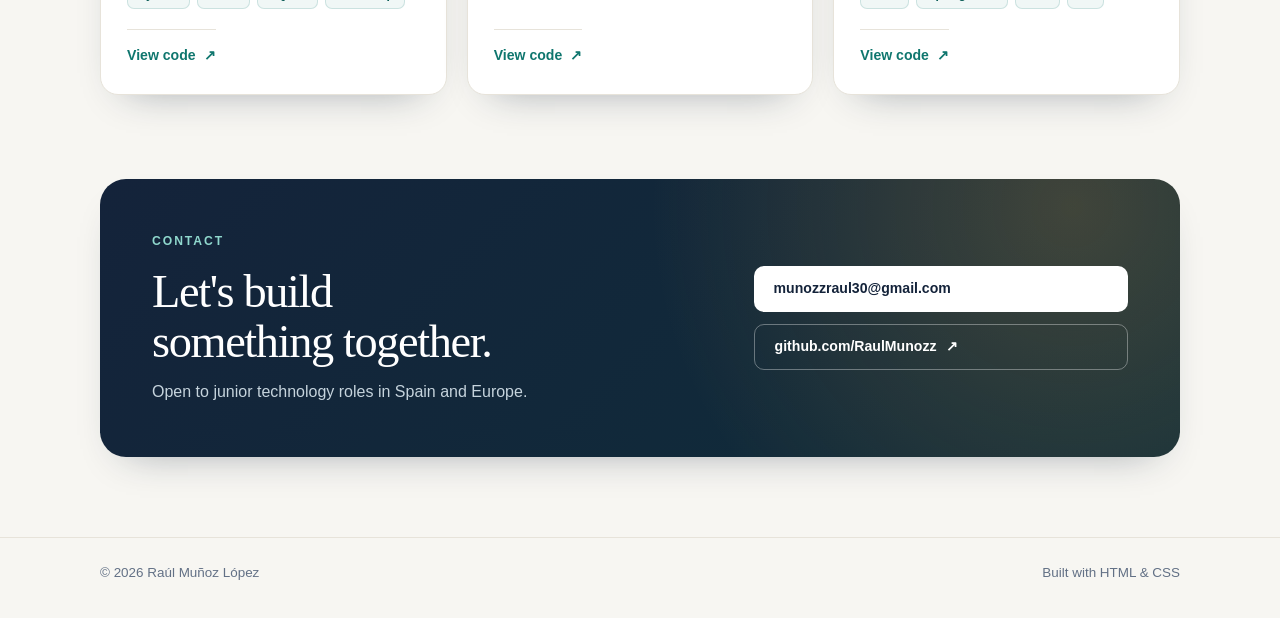
==== commit 8f8eb6ad: "Add security hardening and SECURITY.md" ====
--- a/index.html
+++ b/index.html
@@ -4,6 +4,8 @@
   <meta charset="utf-8">
   <meta name="viewport" content="width=device-width, initial-scale=1">
   <meta name="description" content="Selected projects by Raúl Muñoz López, computer science student.">
+  <meta http-equiv="Content-Security-Policy" content="default-src 'self'; base-uri 'none'; object-src 'none'; script-src 'self'; style-src 'self' https://fonts.googleapis.com; font-src 'self' https://fonts.gstatic.com; img-src 'self' data:; connect-src 'self'; form-action 'none'; frame-src 'none'; worker-src 'none'; upgrade-insecure-requests">
+  <meta name="referrer" content="no-referrer">
   <title>Raúl Muñoz López — Projects</title>
   <link rel="icon" href="favicon.svg" type="image/svg+xml">
   <link rel="preconnect" href="https://fonts.googleapis.com">
@@ -21,7 +23,7 @@
       <nav class="site-nav" aria-label="Main navigation">
         <a href="#projects">Projects</a>
         <a href="#contact">Contact</a>
-        <a href="https://github.com/RaulMunozz" target="_blank" rel="noopener">GitHub</a>
+        <a href="https://github.com/RaulMunozz" target="_blank" rel="noopener noreferrer">GitHub</a>
       </nav>
     </div>
   </header>
@@ -38,7 +40,7 @@
         </div>
         <ul class="hero-meta" aria-label="Quick information">
           <li><span>Based in</span><strong>Spain</strong></li>
-          <li><a href="https://github.com/RaulMunozz" target="_blank" rel="noopener">GitHub <span aria-hidden="true">↗</span></a></li>
+          <li><a href="https://github.com/RaulMunozz" target="_blank" rel="noopener noreferrer">GitHub <span aria-hidden="true">↗</span></a></li>
           <li><a href="mailto:munozzraul30@gmail.com">Email <span aria-hidden="true">↗</span></a></li>
         </ul>
       </div>
@@ -68,7 +70,7 @@
           <h3>Asteroid Destroyer</h3>
           <p>3D game made with openFrameworks. It has spaceship controls, missiles, asteroid collisions, four camera views, textures and sound.</p>
           <ul class="tech"><li>C++</li><li>openFrameworks</li><li>CMake</li></ul>
-          <a class="card-link" href="https://github.com/RaulMunozz/asteroid-destroyer" target="_blank" rel="noopener">View code <span aria-hidden="true">↗</span></a>
+          <a class="card-link" href="https://github.com/RaulMunozz/asteroid-destroyer" target="_blank" rel="noopener noreferrer">View code <span aria-hidden="true">↗</span></a>
         </article>
 
         <article class="card">
@@ -76,7 +78,7 @@
           <h3>Autoescuela</h3>
           <p>Flask app for collecting driving school students' availability and reviewing it as an admin. Data is stored in SQLite and the app is deployed on Render.</p>
           <ul class="tech"><li>Python</li><li>Flask</li><li>SQLAlchemy</li><li>SQLite</li></ul>
-          <a class="card-link" href="https://github.com/RaulMunozz/autoescuela-demo" target="_blank" rel="noopener">View code <span aria-hidden="true">↗</span></a>
+          <a class="card-link" href="https://github.com/RaulMunozz/autoescuela-demo" target="_blank" rel="noopener noreferrer">View code <span aria-hidden="true">↗</span></a>
         </article>
 
         <article class="card">
@@ -85,7 +87,7 @@
           <p>Ray tracer in C++ with spheres, materials and textures. It renders an animated scene to image frames, which are then converted to video with ffmpeg.</p>
           <ul class="tech"><li>C++</li><li>CMake</li><li>ffmpeg</li></ul>
           <p class="note">Based on Peter Shirley's <em>Ray Tracing in One Weekend</em>. The animation and scene changes are mine.</p>
-          <a class="card-link" href="https://github.com/RaulMunozz/ray-tracer-cpp" target="_blank" rel="noopener">View code <span aria-hidden="true">↗</span></a>
+          <a class="card-link" href="https://github.com/RaulMunozz/ray-tracer-cpp" target="_blank" rel="noopener noreferrer">View code <span aria-hidden="true">↗</span></a>
         </article>
 
         <article class="card">
@@ -93,7 +95,7 @@
           <h3>Booking System</h3>
           <p>Flask app for making reservations with form validation, 15-minute time slots and an admin page listing all bookings. Deployed on Render.</p>
           <ul class="tech"><li>Python</li><li>Flask</li><li>SQLite</li><li>Bootstrap</li></ul>
-          <a class="card-link" href="https://github.com/RaulMunozz/flask-reservas" target="_blank" rel="noopener">View code <span aria-hidden="true">↗</span></a>
+          <a class="card-link" href="https://github.com/RaulMunozz/flask-reservas" target="_blank" rel="noopener noreferrer">View code <span aria-hidden="true">↗</span></a>
         </article>
 
         <article class="card">
@@ -101,7 +103,7 @@
           <h3>Student Performance Analysis</h3>
           <p>R scripts for the DAT 115 final project: regression, decision trees and k-means clustering on student performance data.</p>
           <ul class="tech"><li>R</li><li>ggplot2</li><li>C5.0</li></ul>
-          <a class="card-link" href="https://github.com/RaulMunozz/student-performance-analysis" target="_blank" rel="noopener">View code <span aria-hidden="true">↗</span></a>
+          <a class="card-link" href="https://github.com/RaulMunozz/student-performance-analysis" target="_blank" rel="noopener noreferrer">View code <span aria-hidden="true">↗</span></a>
         </article>
 
         <article class="card">
@@ -109,7 +111,7 @@
           <h3>Employee Task Manager</h3>
           <p>Spring Boot command-line app for managing employees and tasks, using JPA, an H2 database and separate service and repository layers.</p>
           <ul class="tech"><li>Java</li><li>Spring Boot</li><li>JPA</li><li>H2</li></ul>
-          <a class="card-link" href="https://github.com/RaulMunozz/employee-task-manager" target="_blank" rel="noopener">View code <span aria-hidden="true">↗</span></a>
+          <a class="card-link" href="https://github.com/RaulMunozz/employee-task-manager" target="_blank" rel="noopener noreferrer">View code <span aria-hidden="true">↗</span></a>
         </article>
       </div>
     </section>
@@ -123,7 +125,7 @@
         </div>
         <div class="contact-actions">
           <a class="btn btn-light" href="mailto:munozzraul30@gmail.com">munozzraul30@gmail.com</a>
-          <a class="btn btn-outline-light" href="https://github.com/RaulMunozz" target="_blank" rel="noopener">github.com/RaulMunozz <span aria-hidden="true">↗</span></a>
+          <a class="btn btn-outline-light" href="https://github.com/RaulMunozz" target="_blank" rel="noopener noreferrer">github.com/RaulMunozz <span aria-hidden="true">↗</span></a>
         </div>
       </div>
     </section>
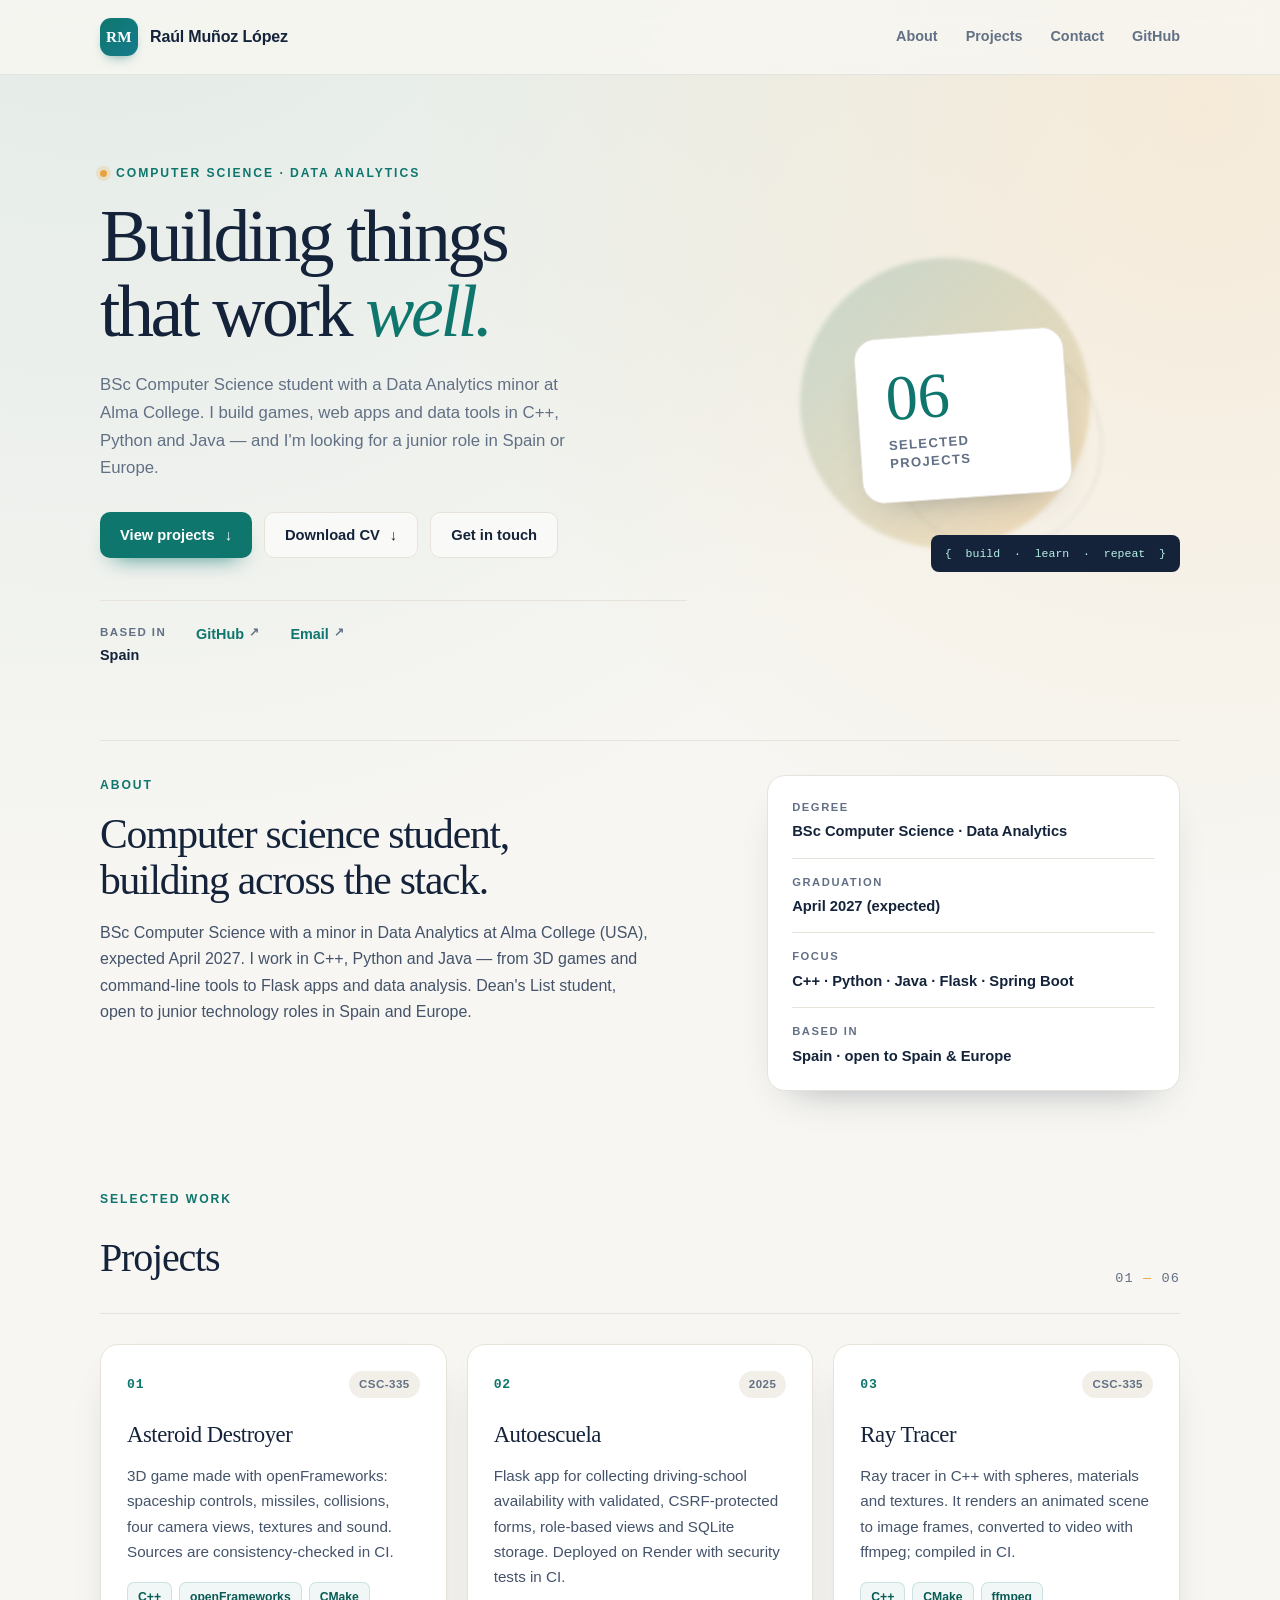
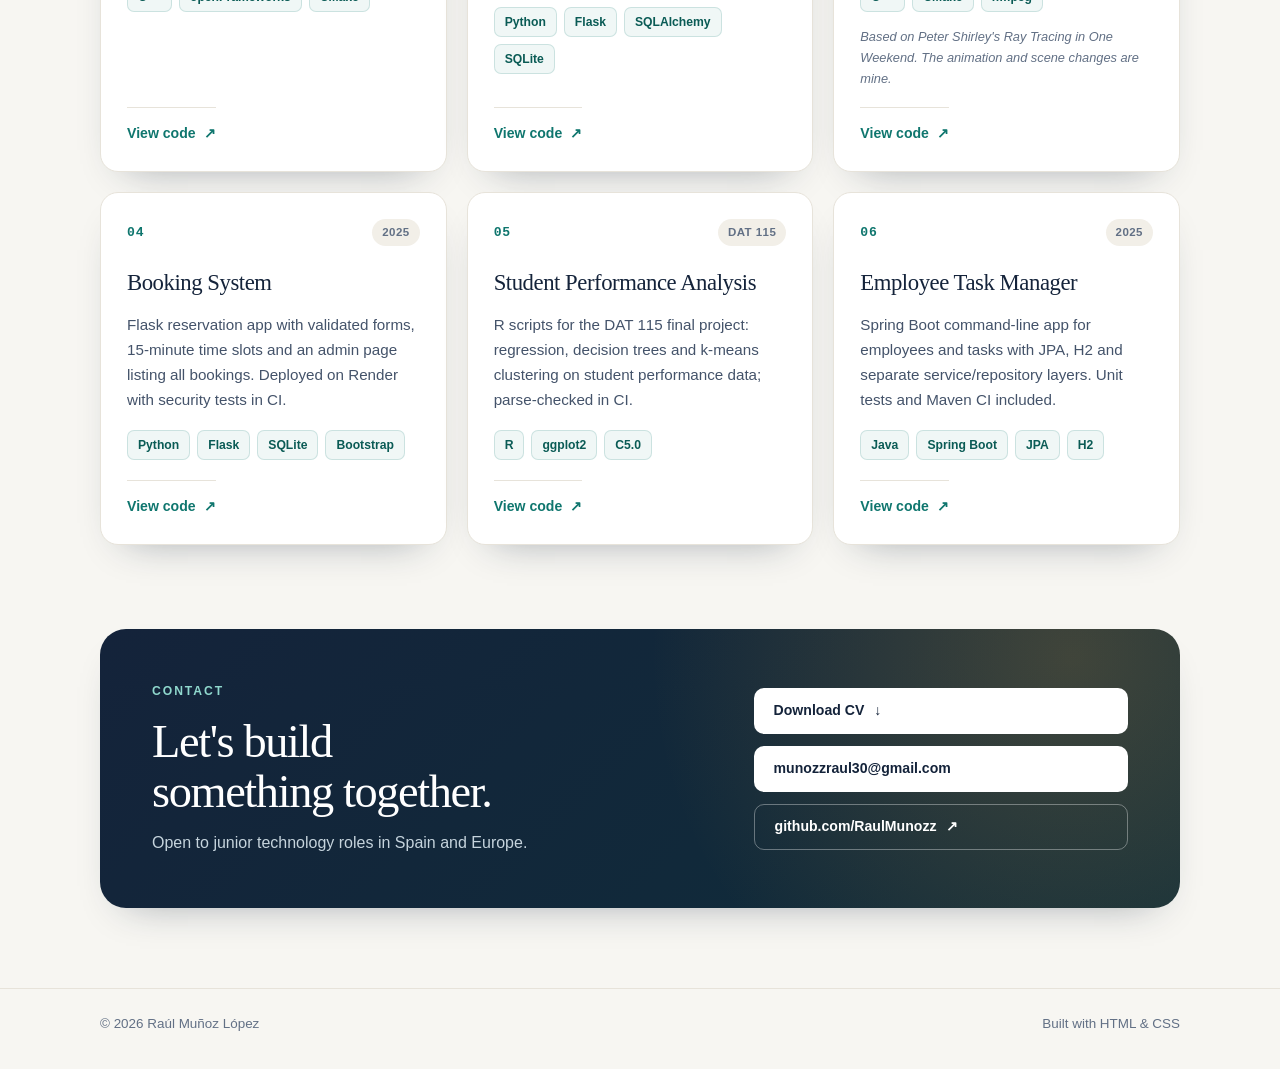
==== commit 6860ac72: "Add CV and About section to portfolio Link the European CV, add an About block and make project evid" ====
--- a/index.html
+++ b/index.html
@@ -21,6 +21,7 @@
         <span class="brand-name">Raúl Muñoz López</span>
       </a>
       <nav class="site-nav" aria-label="Main navigation">
+        <a href="#about">About</a>
         <a href="#projects">Projects</a>
         <a href="#contact">Contact</a>
         <a href="https://github.com/RaulMunozz" target="_blank" rel="noopener noreferrer">GitHub</a>
@@ -33,9 +34,10 @@
       <div class="hero-copy">
         <p class="eyebrow"><span class="eyebrow-dot"></span> Computer Science · Data Analytics</p>
         <h1 id="hero-title">Building things<br>that work <em>well.</em></h1>
-        <p class="lede">Computer science student at Alma College. I like turning ideas into clean, useful software — from games and web apps to data analysis.</p>
+        <p class="lede">BSc Computer Science student with a Data Analytics minor at Alma College. I build games, web apps and data tools in C++, Python and Java — and I'm looking for a junior role in Spain or Europe.</p>
         <div class="hero-actions">
           <a class="btn btn-primary" href="#projects">View projects <span aria-hidden="true">↓</span></a>
+          <a class="btn btn-ghost" href="CV.pdf">Download CV <span aria-hidden="true">↓</span></a>
           <a class="btn btn-ghost" href="mailto:munozzraul30@gmail.com">Get in touch</a>
         </div>
         <ul class="hero-meta" aria-label="Quick information">
@@ -55,6 +57,20 @@
       </div>
     </section>
 
+    <section id="about" class="about-section wrap" aria-labelledby="about-title">
+      <div class="about-copy">
+        <p class="eyebrow">About</p>
+        <h2 id="about-title">Computer science student,<br>building across the stack.</h2>
+        <p>BSc Computer Science with a minor in Data Analytics at Alma College (USA), expected April 2027. I work in C++, Python and Java — from 3D games and command-line tools to Flask apps and data analysis. Dean's List student, open to junior technology roles in Spain and Europe.</p>
+      </div>
+      <dl class="about-facts">
+        <div><dt>Degree</dt><dd>BSc Computer Science · Data Analytics</dd></div>
+        <div><dt>Graduation</dt><dd>April 2027 (expected)</dd></div>
+        <div><dt>Focus</dt><dd>C++ · Python · Java · Flask · Spring Boot</dd></div>
+        <div><dt>Based in</dt><dd>Spain · open to Spain &amp; Europe</dd></div>
+      </dl>
+    </section>
+
     <section id="projects" class="projects-section wrap" aria-labelledby="projects-title">
       <div class="section-heading">
         <div>
@@ -68,7 +84,7 @@
         <article class="card">
           <div class="card-head"><span class="card-index">01</span><span class="card-tag">CSC-335</span></div>
           <h3>Asteroid Destroyer</h3>
-          <p>3D game made with openFrameworks. It has spaceship controls, missiles, asteroid collisions, four camera views, textures and sound.</p>
+          <p>3D game made with openFrameworks: spaceship controls, missiles, collisions, four camera views, textures and sound. Sources are consistency-checked in CI.</p>
           <ul class="tech"><li>C++</li><li>openFrameworks</li><li>CMake</li></ul>
           <a class="card-link" href="https://github.com/RaulMunozz/asteroid-destroyer" target="_blank" rel="noopener noreferrer">View code <span aria-hidden="true">↗</span></a>
         </article>
@@ -76,7 +92,7 @@
         <article class="card">
           <div class="card-head"><span class="card-index">02</span><span class="card-tag">2025</span></div>
           <h3>Autoescuela</h3>
-          <p>Flask app for collecting driving school students' availability and reviewing it as an admin. Data is stored in SQLite and the app is deployed on Render.</p>
+          <p>Flask app for collecting driving-school availability with validated, CSRF-protected forms, role-based views and SQLite storage. Deployed on Render with security tests in CI.</p>
           <ul class="tech"><li>Python</li><li>Flask</li><li>SQLAlchemy</li><li>SQLite</li></ul>
           <a class="card-link" href="https://github.com/RaulMunozz/autoescuela-demo" target="_blank" rel="noopener noreferrer">View code <span aria-hidden="true">↗</span></a>
         </article>
@@ -84,7 +100,7 @@
         <article class="card">
           <div class="card-head"><span class="card-index">03</span><span class="card-tag">CSC-335</span></div>
           <h3>Ray Tracer</h3>
-          <p>Ray tracer in C++ with spheres, materials and textures. It renders an animated scene to image frames, which are then converted to video with ffmpeg.</p>
+          <p>Ray tracer in C++ with spheres, materials and textures. It renders an animated scene to image frames, converted to video with ffmpeg; compiled in CI.</p>
           <ul class="tech"><li>C++</li><li>CMake</li><li>ffmpeg</li></ul>
           <p class="note">Based on Peter Shirley's <em>Ray Tracing in One Weekend</em>. The animation and scene changes are mine.</p>
           <a class="card-link" href="https://github.com/RaulMunozz/ray-tracer-cpp" target="_blank" rel="noopener noreferrer">View code <span aria-hidden="true">↗</span></a>
@@ -93,7 +109,7 @@
         <article class="card">
           <div class="card-head"><span class="card-index">04</span><span class="card-tag">2025</span></div>
           <h3>Booking System</h3>
-          <p>Flask app for making reservations with form validation, 15-minute time slots and an admin page listing all bookings. Deployed on Render.</p>
+          <p>Flask reservation app with validated forms, 15-minute time slots and an admin page listing all bookings. Deployed on Render with security tests in CI.</p>
           <ul class="tech"><li>Python</li><li>Flask</li><li>SQLite</li><li>Bootstrap</li></ul>
           <a class="card-link" href="https://github.com/RaulMunozz/flask-reservas" target="_blank" rel="noopener noreferrer">View code <span aria-hidden="true">↗</span></a>
         </article>
@@ -101,7 +117,7 @@
         <article class="card">
           <div class="card-head"><span class="card-index">05</span><span class="card-tag">DAT 115</span></div>
           <h3>Student Performance Analysis</h3>
-          <p>R scripts for the DAT 115 final project: regression, decision trees and k-means clustering on student performance data.</p>
+          <p>R scripts for the DAT 115 final project: regression, decision trees and k-means clustering on student performance data; parse-checked in CI.</p>
           <ul class="tech"><li>R</li><li>ggplot2</li><li>C5.0</li></ul>
           <a class="card-link" href="https://github.com/RaulMunozz/student-performance-analysis" target="_blank" rel="noopener noreferrer">View code <span aria-hidden="true">↗</span></a>
         </article>
@@ -109,7 +125,7 @@
         <article class="card">
           <div class="card-head"><span class="card-index">06</span><span class="card-tag">2025</span></div>
           <h3>Employee Task Manager</h3>
-          <p>Spring Boot command-line app for managing employees and tasks, using JPA, an H2 database and separate service and repository layers.</p>
+          <p>Spring Boot command-line app for employees and tasks with JPA, H2 and separate service/repository layers. Unit tests and Maven CI included.</p>
           <ul class="tech"><li>Java</li><li>Spring Boot</li><li>JPA</li><li>H2</li></ul>
           <a class="card-link" href="https://github.com/RaulMunozz/employee-task-manager" target="_blank" rel="noopener noreferrer">View code <span aria-hidden="true">↗</span></a>
         </article>
@@ -124,6 +140,7 @@
           <p>Open to junior technology roles in Spain and Europe.</p>
         </div>
         <div class="contact-actions">
+          <a class="btn btn-light" href="CV.pdf">Download CV <span aria-hidden="true">↓</span></a>
           <a class="btn btn-light" href="mailto:munozzraul30@gmail.com">munozzraul30@gmail.com</a>
           <a class="btn btn-outline-light" href="https://github.com/RaulMunozz" target="_blank" rel="noopener noreferrer">github.com/RaulMunozz <span aria-hidden="true">↗</span></a>
         </div>
--- a/styles.css
+++ b/styles.css
@@ -282,6 +282,56 @@
   white-space: nowrap;
 }
 
+/* About */
+
+.about-section {
+  display: grid;
+  grid-template-columns: minmax(0, 1.2fr) minmax(260px, 0.8fr);
+  gap: 48px;
+  align-items: start;
+  padding: 34px 0 72px;
+  border-top: 1px solid var(--line);
+}
+.about-copy h2 {
+  margin: 0 0 16px;
+  font-family: var(--serif);
+  font-size: clamp(1.9rem, 3.4vw, 2.6rem);
+  font-weight: 500;
+  line-height: 1.12;
+  letter-spacing: -0.03em;
+}
+.about-copy > p:last-child {
+  max-width: 62ch;
+  margin: 0;
+  color: #44536a;
+}
+.about-facts {
+  margin: 0;
+  padding: 22px 24px;
+  background: var(--surface);
+  border: 1px solid var(--line);
+  border-radius: var(--radius);
+  box-shadow: var(--shadow);
+}
+.about-facts > div + div {
+  margin-top: 14px;
+  padding-top: 14px;
+  border-top: 1px solid var(--line);
+}
+.about-facts dt {
+  color: var(--muted);
+  font-size: 0.7rem;
+  font-weight: 700;
+  letter-spacing: 0.14em;
+  text-transform: uppercase;
+}
+.about-facts dd {
+  margin: 3px 0 0;
+  color: var(--ink);
+  font-size: 0.92rem;
+  font-weight: 600;
+}
+
 /* Projects */
 
 .projects-section { padding: 26px 0 84px; }
@@ -455,6 +505,7 @@
   .orb-front { width: 160px; height: 160px; }
   .hero-badge { width: 175px; padding: 22px; }
   .hero-badge-number { font-size: 3.2rem; }
+  .about-section { grid-template-columns: 1fr; gap: 24px; padding: 28px 0 56px; }
   .contact-card { grid-template-columns: 1fr; padding: 38px; }
 }
 
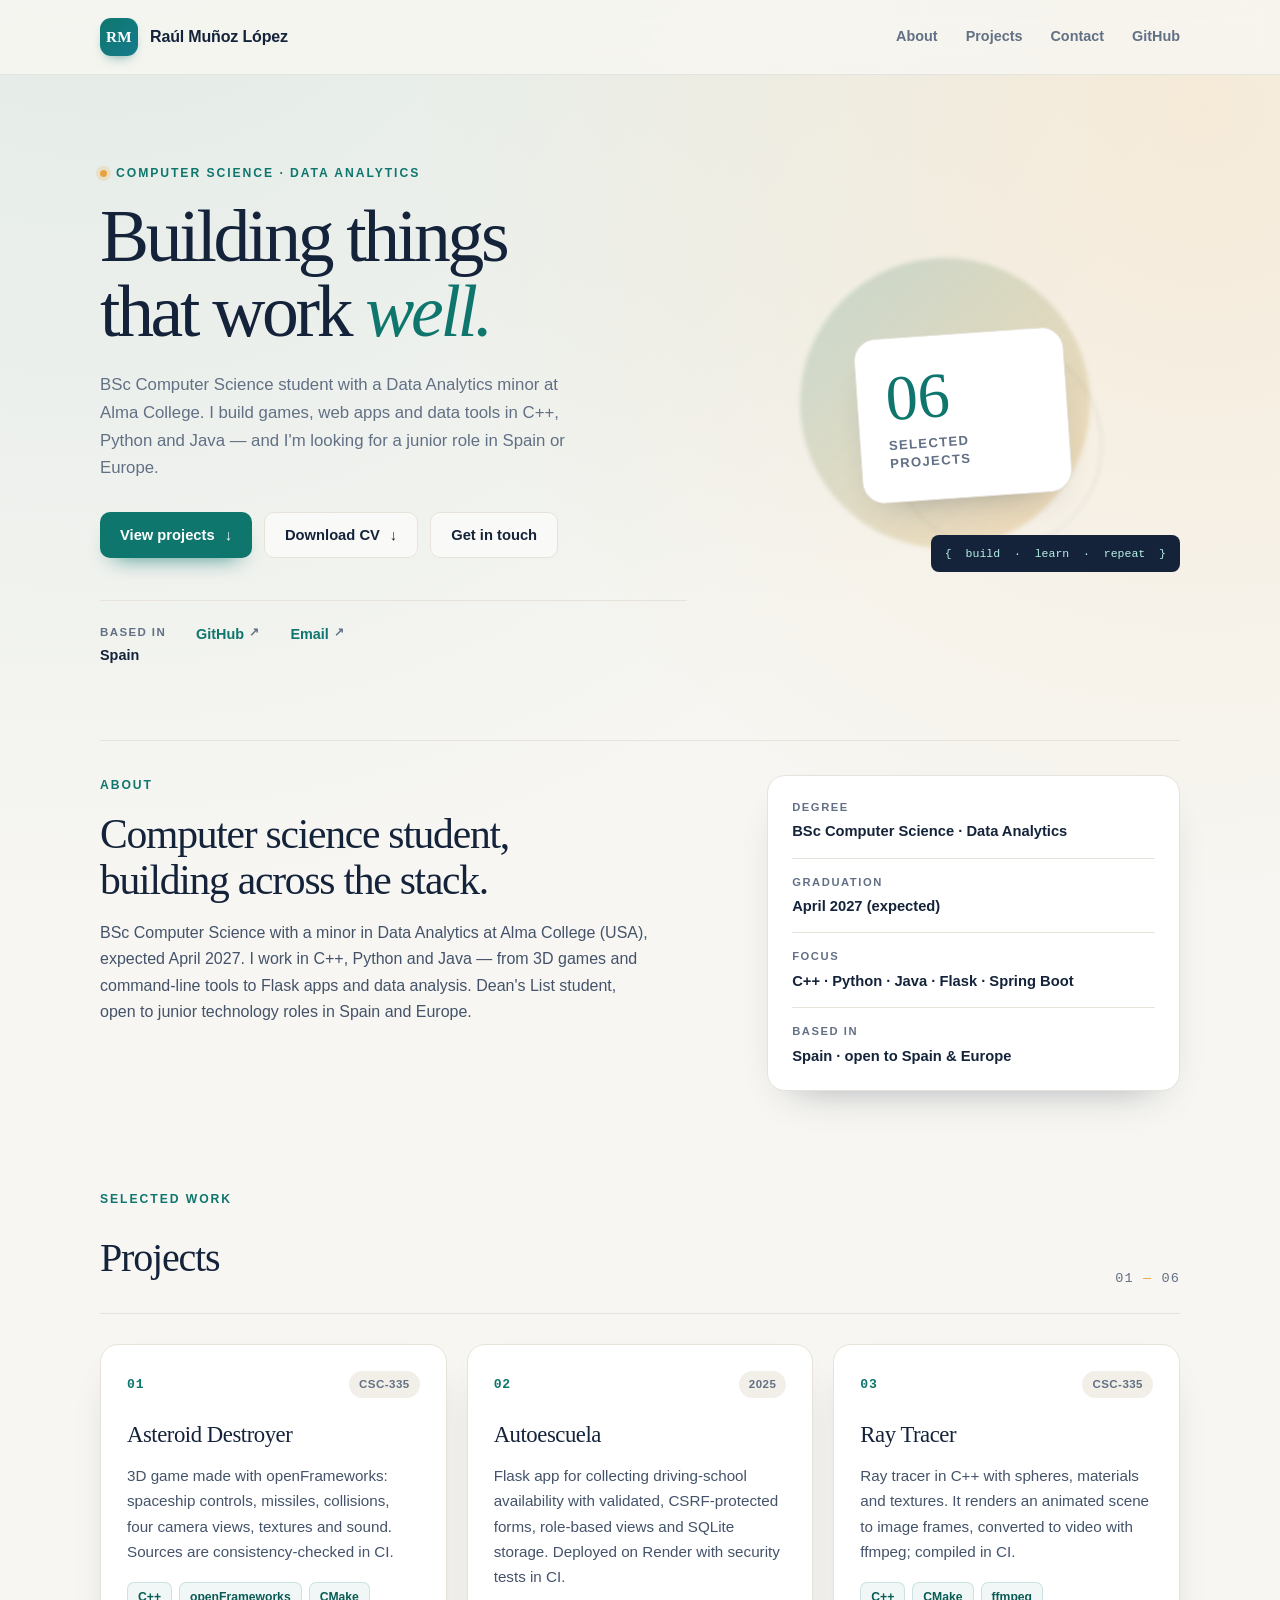
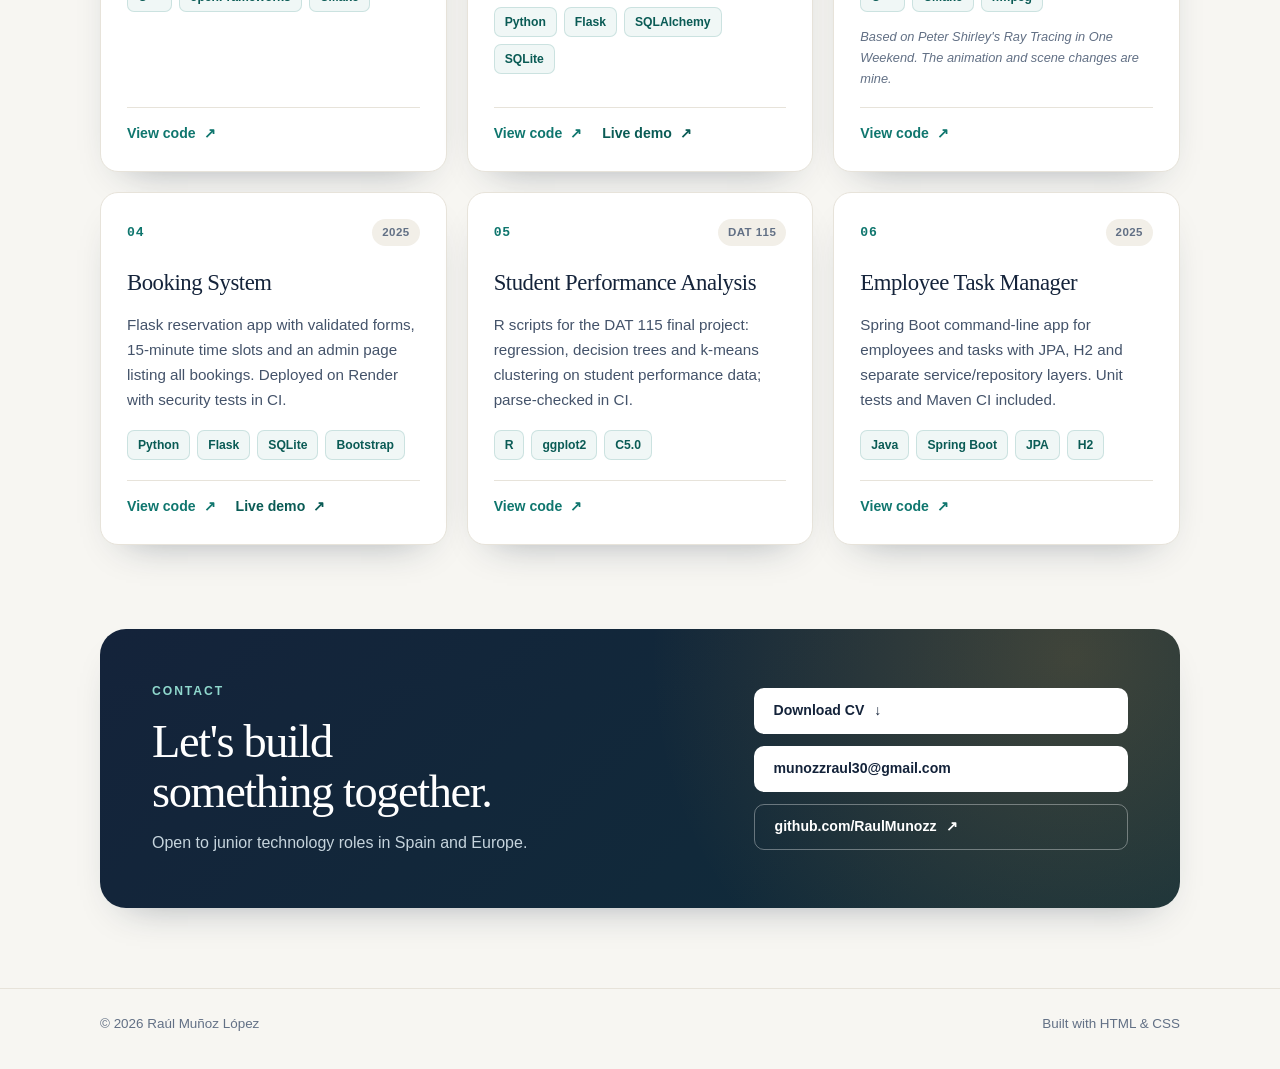
==== commit 65b9ebdf: "Add verified live demo links Link the working Autoescuela and Reservas demos with noopener noreferre" ====
--- a/index.html
+++ b/index.html
@@ -86,7 +86,9 @@
           <h3>Asteroid Destroyer</h3>
           <p>3D game made with openFrameworks: spaceship controls, missiles, collisions, four camera views, textures and sound. Sources are consistency-checked in CI.</p>
           <ul class="tech"><li>C++</li><li>openFrameworks</li><li>CMake</li></ul>
-          <a class="card-link" href="https://github.com/RaulMunozz/asteroid-destroyer" target="_blank" rel="noopener noreferrer">View code <span aria-hidden="true">↗</span></a>
+          <div class="card-actions">
+            <a class="card-link" href="https://github.com/RaulMunozz/asteroid-destroyer" target="_blank" rel="noopener noreferrer">View code <span aria-hidden="true">↗</span></a>
+          </div>
         </article>
 
         <article class="card">
@@ -94,7 +96,10 @@
           <h3>Autoescuela</h3>
           <p>Flask app for collecting driving-school availability with validated, CSRF-protected forms, role-based views and SQLite storage. Deployed on Render with security tests in CI.</p>
           <ul class="tech"><li>Python</li><li>Flask</li><li>SQLAlchemy</li><li>SQLite</li></ul>
-          <a class="card-link" href="https://github.com/RaulMunozz/autoescuela-demo" target="_blank" rel="noopener noreferrer">View code <span aria-hidden="true">↗</span></a>
+          <div class="card-actions">
+            <a class="card-link" href="https://github.com/RaulMunozz/autoescuela-demo" target="_blank" rel="noopener noreferrer">View code <span aria-hidden="true">↗</span></a>
+            <a class="card-demo" href="https://autoescuela-demo.onrender.com" target="_blank" rel="noopener noreferrer">Live demo <span aria-hidden="true">↗</span></a>
+          </div>
         </article>
 
         <article class="card">
@@ -103,7 +108,9 @@
           <p>Ray tracer in C++ with spheres, materials and textures. It renders an animated scene to image frames, converted to video with ffmpeg; compiled in CI.</p>
           <ul class="tech"><li>C++</li><li>CMake</li><li>ffmpeg</li></ul>
           <p class="note">Based on Peter Shirley's <em>Ray Tracing in One Weekend</em>. The animation and scene changes are mine.</p>
-          <a class="card-link" href="https://github.com/RaulMunozz/ray-tracer-cpp" target="_blank" rel="noopener noreferrer">View code <span aria-hidden="true">↗</span></a>
+          <div class="card-actions">
+            <a class="card-link" href="https://github.com/RaulMunozz/ray-tracer-cpp" target="_blank" rel="noopener noreferrer">View code <span aria-hidden="true">↗</span></a>
+          </div>
         </article>
 
         <article class="card">
@@ -111,7 +118,10 @@
           <h3>Booking System</h3>
           <p>Flask reservation app with validated forms, 15-minute time slots and an admin page listing all bookings. Deployed on Render with security tests in CI.</p>
           <ul class="tech"><li>Python</li><li>Flask</li><li>SQLite</li><li>Bootstrap</li></ul>
-          <a class="card-link" href="https://github.com/RaulMunozz/flask-reservas" target="_blank" rel="noopener noreferrer">View code <span aria-hidden="true">↗</span></a>
+          <div class="card-actions">
+            <a class="card-link" href="https://github.com/RaulMunozz/flask-reservas" target="_blank" rel="noopener noreferrer">View code <span aria-hidden="true">↗</span></a>
+            <a class="card-demo" href="https://flask-reservas.onrender.com" target="_blank" rel="noopener noreferrer">Live demo <span aria-hidden="true">↗</span></a>
+          </div>
         </article>
 
         <article class="card">
@@ -119,7 +129,9 @@
           <h3>Student Performance Analysis</h3>
           <p>R scripts for the DAT 115 final project: regression, decision trees and k-means clustering on student performance data; parse-checked in CI.</p>
           <ul class="tech"><li>R</li><li>ggplot2</li><li>C5.0</li></ul>
-          <a class="card-link" href="https://github.com/RaulMunozz/student-performance-analysis" target="_blank" rel="noopener noreferrer">View code <span aria-hidden="true">↗</span></a>
+          <div class="card-actions">
+            <a class="card-link" href="https://github.com/RaulMunozz/student-performance-analysis" target="_blank" rel="noopener noreferrer">View code <span aria-hidden="true">↗</span></a>
+          </div>
         </article>
 
         <article class="card">
@@ -127,7 +139,9 @@
           <h3>Employee Task Manager</h3>
           <p>Spring Boot command-line app for employees and tasks with JPA, H2 and separate service/repository layers. Unit tests and Maven CI included.</p>
           <ul class="tech"><li>Java</li><li>Spring Boot</li><li>JPA</li><li>H2</li></ul>
-          <a class="card-link" href="https://github.com/RaulMunozz/employee-task-manager" target="_blank" rel="noopener noreferrer">View code <span aria-hidden="true">↗</span></a>
+          <div class="card-actions">
+            <a class="card-link" href="https://github.com/RaulMunozz/employee-task-manager" target="_blank" rel="noopener noreferrer">View code <span aria-hidden="true">↗</span></a>
+          </div>
         </article>
       </div>
     </section>
--- a/styles.css
+++ b/styles.css
@@ -441,20 +441,29 @@
   font-style: italic;
 }
 
-.card-link {
-  display: inline-flex;
-  align-items: center;
-  gap: 8px;
-  width: fit-content;
+.card-actions {
+  display: flex;
+  flex-wrap: wrap;
+  gap: 12px 20px;
   margin-top: auto;
   padding-top: 14px;
   border-top: 1px solid var(--line);
+}
+.card-link,
+.card-demo {
+  display: inline-flex;
+  align-items: center;
+  gap: 8px;
+  width: fit-content;
   color: var(--teal);
   font-size: 0.88rem;
   font-weight: 700;
 }
-.card-link span { transition: transform 0.2s ease; }
-.card-link:hover span { transform: translate(3px, -3px); }
+.card-demo { color: var(--teal-dark); }
+.card-link span,
+.card-demo span { transition: transform 0.2s ease; }
+.card-link:hover span,
+.card-demo:hover span { transform: translate(3px, -3px); }
 
 /* Contact */
 
